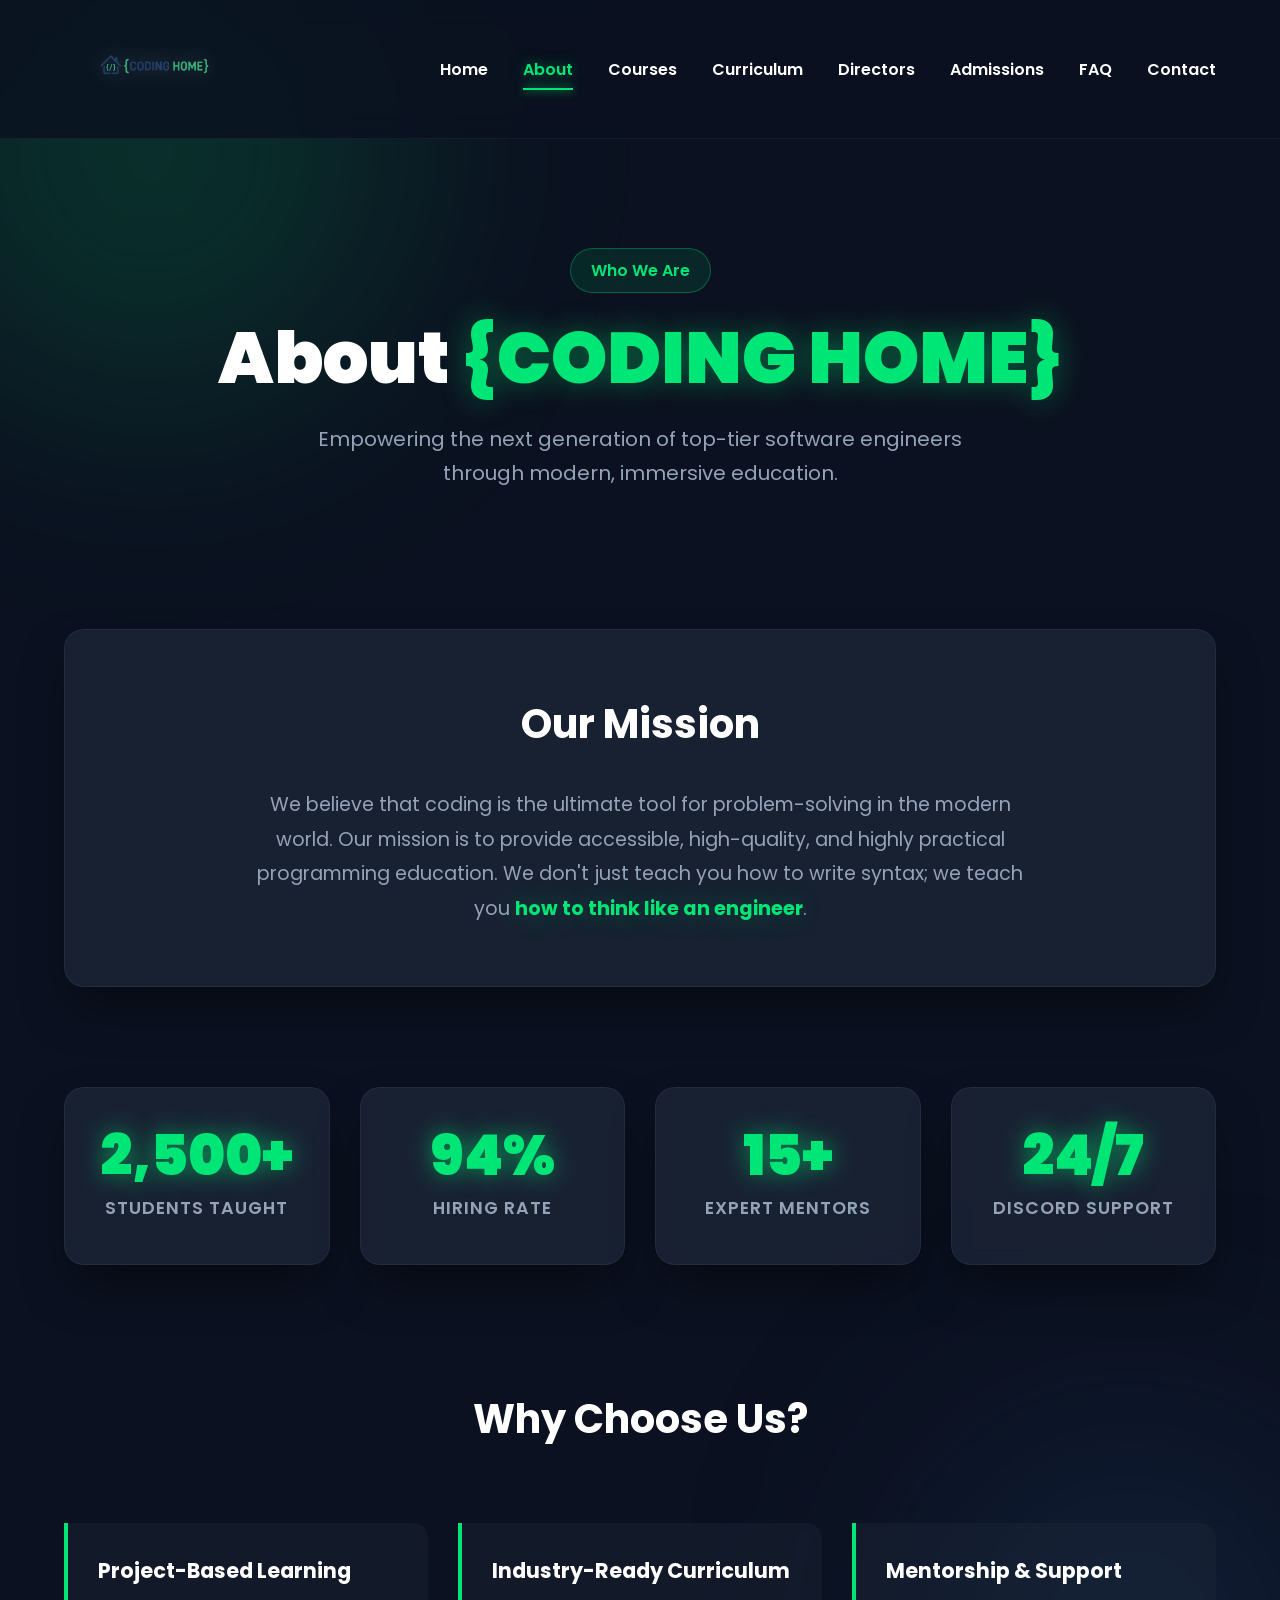
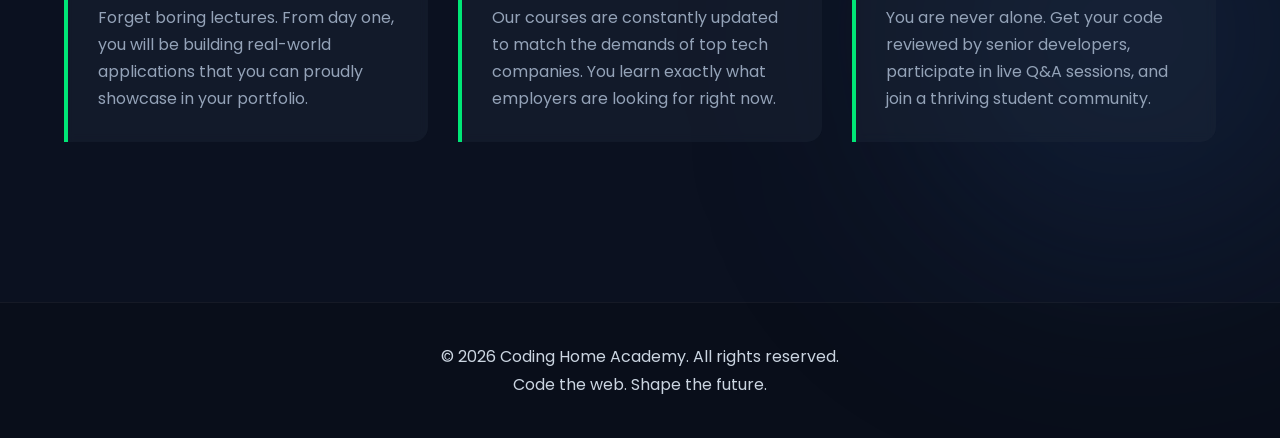
==== about.html @ a86d8371 "Add files via upload" ====
<!DOCTYPE html>
<html lang="en">
<head>
    <meta charset="UTF-8">
    <meta name="viewport" content="width=device-width, initial-scale=1.0">
    <title>About Us | Coding Home Academy</title>
    <link href="https://fonts.googleapis.com/css2?family=Poppins:wght@300;400;600;700;900&display=swap" rel="stylesheet">
    <link rel="stylesheet" href="style.css">
</head>
<body>

    <div class="bg-orb orb-1"></div>
    <div class="bg-orb orb-2"></div>

    <header id="navbar">
        <div class="container header-container">
            <div class="logo">
                <a href="index.html">
                    <img src="Logo.jpg" alt="{CODING HOME} Logo" class="logo-img">
                </a>
            </div>
            
            <nav class="desktop-nav">
                <ul>
                    <li><a href="index.html">Home</a></li>
                    <li><a href="about.html" class="active">About</a></li>
                    <li><a href="courses.html">Courses</a></li>
                    <li><a href="curriculum.html">Curriculum</a></li>
                    <li><a href="directors.html">Directors</a></li>
                    <li><a href="admissions.html">Admissions</a></li>
                    <li><a href="faq.html">FAQ</a></li>
                    <li><a href="contact.html">Contact</a></li>
                </ul>
            </nav>

            <button class="mobile-menu-btn" id="mobile-menu-btn">☰</button>
        </div>
    </header>

    <div class="mobile-nav" id="mobile-nav">
        <ul>
            <li><a href="index.html">Home</a></li>
            <li><a href="about.html">About</a></li>
            <li><a href="courses.html">Courses</a></li>
            <li><a href="contact.html">Contact</a></li>
        </ul>
    </div>

    <main>
        <section class="hero" style="min-height: 50vh; padding: 100px 0 50px 0;">
            <div class="container hero-content">
                <div class="animate-element slide-up" style="animation-delay: 0.1s;">
                    <div class="badge">Who We Are</div>
                </div>
                <h1 class="animate-element slide-up" style="animation-delay: 0.3s;">
                    About <span class="highlight-green">{CODING HOME}</span>
                </h1>
                <p class="animate-element slide-up" style="animation-delay: 0.5s;">
                    Empowering the next generation of top-tier software engineers through modern, immersive education.
                </p>
            </div>
        </section>

        <section class="features container scroll-reveal" style="padding: 40px 0;">
            <div class="card tilt-card">
                <div class="card-inner" style="padding: 60px 40px;">
                    <h2 class="section-title" style="margin-bottom: 30px;">Our Mission</h2>
                    <p style="font-size: 1.2rem; max-width: 800px; margin: 0 auto; line-height: 1.8;">
                        We believe that coding is the ultimate tool for problem-solving in the modern world. Our mission is to provide accessible, high-quality, and highly practical programming education. We don't just teach you how to write syntax; we teach you <span class="highlight-green" style="font-weight: 700;">how to think like an engineer</span>.
                    </p>
                </div>
            </div>
        </section>

        <section class="features container scroll-reveal" style="padding: 60px 0;">
            <div class="grid" style="grid-template-columns: repeat(auto-fit, minmax(200px, 1fr)); gap: 30px;">
                <div class="card tilt-card">
                    <div class="card-inner" style="padding: 40px 20px;">
                        <div class="stat-number glow-text">2,500+</div>
                        <div class="stat-label">Students Taught</div>
                    </div>
                </div>
                <div class="card tilt-card" style="transition-delay: 0.1s;">
                    <div class="card-inner" style="padding: 40px 20px;">
                        <div class="stat-number glow-text">94%</div>
                        <div class="stat-label">Hiring Rate</div>
                    </div>
                </div>
                <div class="card tilt-card" style="transition-delay: 0.2s;">
                    <div class="card-inner" style="padding: 40px 20px;">
                        <div class="stat-number glow-text">15+</div>
                        <div class="stat-label">Expert Mentors</div>
                    </div>
                </div>
                <div class="card tilt-card" style="transition-delay: 0.3s;">
                    <div class="card-inner" style="padding: 40px 20px;">
                        <div class="stat-number glow-text">24/7</div>
                        <div class="stat-label">Discord Support</div>
                    </div>
                </div>
            </div>
        </section>

        <section class="features container scroll-reveal" style="padding: 60px 0 100px 0;">
            <h2 class="section-title">Why Choose Us?</h2>
            <div class="values-grid">
                <div class="value-card">
                    <h3>Project-Based Learning</h3>
                    <p>Forget boring lectures. From day one, you will be building real-world applications that you can proudly showcase in your portfolio.</p>
                </div>
                <div class="value-card">
                    <h3>Industry-Ready Curriculum</h3>
                    <p>Our courses are constantly updated to match the demands of top tech companies. You learn exactly what employers are looking for right now.</p>
                </div>
                <div class="value-card">
                    <h3>Mentorship & Support</h3>
                    <p>You are never alone. Get your code reviewed by senior developers, participate in live Q&A sessions, and join a thriving student community.</p>
                </div>
            </div>
        </section>
    </main>

    <footer>
        <div class="container footer-content">
            <p>&copy; 2026 Coding Home Academy. All rights reserved.</p>
            <p>Code the web. Shape the future.</p>
        </div>
    </footer>

    <script src="script.js"></script>
</body>
</html>
---- style.css ----
/* --- Premium Dark Theme Variables --- */
:root {
    --bg-dark: #0B1120; /* Deep dark slate background */
    --bg-card: rgba(30, 41, 59, 0.7); /* Glassmorphism card bg */
    --primary-navy: #1B365D;
    --primary-green: #00E676; /* Brighter neon green for dark mode */
    --gradient-green: linear-gradient(135deg, #00E676, #00B259);
    --text-main: #94A3B8; 
    --text-heading: #FFFFFF; 
    --white: #FFFFFF;
}

/* --- Global Resets & Typography --- */
* {
    margin: 0;
    padding: 0;
    box-sizing: border-box;
    font-family: 'Poppins', sans-serif;
}

body {
    background-color: var(--bg-dark);
    color: var(--text-main);
    line-height: 1.7;
    overflow-x: hidden;
    position: relative;
}

h1, h2, h3 {
    color: var(--text-heading);
    font-weight: 700;
}

.container {
    width: 90%;
    max-width: 1200px;
    margin: 0 auto;
    position: relative;
    z-index: 10;
}

/* --- Animated Background Orbs --- */
.bg-orb {
    position: absolute;
    border-radius: 50%;
    filter: blur(120px);
    z-index: 0;
    animation: floatOrb 15s infinite alternate ease-in-out;
}

.orb-1 {
    width: 500px;
    height: 500px;
    background: rgba(0, 230, 118, 0.15); /* Soft green glow */
    top: -100px;
    left: -100px;
}

.orb-2 {
    width: 400px;
    height: 400px;
    background: rgba(27, 54, 93, 0.4); /* Navy glow */
    bottom: 10%;
    right: -50px;
    animation-delay: -5s;
}

@keyframes floatOrb {
    0% { transform: translate(0, 0) scale(1); }
    50% { transform: translate(100px, 50px) scale(1.2); }
    100% { transform: translate(-50px, 150px) scale(0.9); }
}

/* --- Navigation (Glassmorphism effect) --- */
header {
    background: rgba(11, 17, 32, 0.8);
    backdrop-filter: blur(15px);
    border-bottom: 1px solid rgba(255, 255, 255, 0.05);
    position: sticky;
    top: 0;
    z-index: 100;
    transition: all 0.4s ease;
}

.header-container {
    display: flex;
    justify-content: space-between;
    align-items: center;
    padding: 15px 0;
}

/* BIGGER LOGO */
.logo-img {
    height: 100px; /* Increased from 65px */
    object-fit: contain;
    transition: transform 0.4s cubic-bezier(0.175, 0.885, 0.32, 1.275);
    filter: drop-shadow(0 0 10px rgba(255,255,255,0.2));
}

.logo-img:hover {
    transform: scale(1.08) rotate(-2deg);
}

.desktop-nav ul {
    list-style: none;
    display: flex;
    gap: 35px;
}

.desktop-nav a {
    text-decoration: none;
    color: var(--white);
    font-weight: 600;
    font-size: 1rem;
    position: relative;
    transition: color 0.3s;
}

.desktop-nav a:hover, .desktop-nav a.active {
    color: var(--primary-green);
    text-shadow: 0 0 15px rgba(0, 230, 118, 0.5);
}

.desktop-nav a::after {
    content: '';
    position: absolute;
    width: 0;
    height: 2px;
    display: block;
    margin-top: 5px;
    right: 0;
    background: var(--primary-green);
    transition: width 0.4s ease, box-shadow 0.4s ease;
}

.desktop-nav a:hover::after, .desktop-nav a.active::after {
    width: 100%;
    left: 0;
    background: var(--primary-green);
    box-shadow: 0 0 10px var(--primary-green);
}

/* --- Mobile Menu --- */
.mobile-menu-btn {
    display: none;
    background: none;
    border: none;
    font-size: 32px;
    color: var(--white);
    cursor: pointer;
}

.mobile-nav {
    display: none;
    background-color: var(--bg-dark);
    padding: 20px;
    text-align: center;
    border-bottom: 2px solid var(--primary-green);
}

.mobile-nav.active {
    display: block;
    animation: slideDown 0.3s ease-out;
}

@keyframes slideDown {
    from { opacity: 0; transform: translateY(-10px); }
    to { opacity: 1; transform: translateY(0); }
}

.mobile-nav ul { list-style: none; }
.mobile-nav a {
    color: var(--white);
    text-decoration: none;
    display: block;
    padding: 15px 0;
    font-size: 1.2rem;
    border-bottom: 1px solid rgba(255,255,255,0.05);
}

/* --- Hero Section --- */
.hero {
    padding: 140px 0 100px 0;
    text-align: center;
    min-height: 80vh;
    display: flex;
    align-items: center;
}

.badge {
    display: inline-block;
    background: rgba(0, 230, 118, 0.1);
    color: var(--primary-green);
    padding: 8px 20px;
    border-radius: 50px;
    font-weight: 600;
    margin-bottom: 25px;
    border: 1px solid rgba(0, 230, 118, 0.3);
}

.hero h1 {
    font-size: 4.5rem;
    margin-bottom: 25px;
    line-height: 1.1;
    font-weight: 900;
}

.highlight-green {
    color: var(--primary-green);
    text-shadow: 0 0 30px rgba(0, 230, 118, 0.4);
}

.hero p {
    font-size: 1.25rem;
    max-width: 650px;
    margin: 0 auto 40px auto;
    color: var(--text-main);
}

/* Entrance Animations */
.animate-element {
    opacity: 0;
    animation-fill-mode: forwards;
}

.slide-up {
    animation-name: slideUpAnim;
    animation-duration: 1s;
    animation-timing-function: cubic-bezier(0.16, 1, 0.3, 1);
}

@keyframes slideUpAnim {
    0% { opacity: 0; transform: translateY(40px); }
    100% { opacity: 1; transform: translateY(0); }
}

/* --- Pulsing Button --- */
.btn-primary {
    display: inline-block;
    background: var(--gradient-green);
    color: #000;
    padding: 18px 45px;
    text-decoration: none;
    border-radius: 50px;
    font-weight: 700;
    font-size: 1.1rem;
    letter-spacing: 1px;
    transition: all 0.3s ease;
    border: none;
    cursor: pointer;
    position: relative;
    overflow: hidden;
}

.glow-effect {
    box-shadow: 0 0 20px rgba(0, 230, 118, 0.4);
    animation: buttonPulse 2s infinite;
}

@keyframes buttonPulse {
    0% { box-shadow: 0 0 0 0 rgba(0, 230, 118, 0.7); }
    70% { box-shadow: 0 0 0 20px rgba(0, 230, 118, 0); }
    100% { box-shadow: 0 0 0 0 rgba(0, 230, 118, 0); }
}

.btn-primary:hover {
    transform: translateY(-5px) scale(1.05);
    background: #00FF88;
}

/* --- Features Section & 3D Cards --- */
.features {
    padding: 100px 0;
}

.section-title {
    text-align: center;
    font-size: 2.5rem;
    margin-bottom: 70px;
}

.grid {
    display: grid;
    grid-template-columns: repeat(auto-fit, minmax(320px, 1fr));
    gap: 40px;
    perspective: 1000px; /* Needed for 3D effect */
}

/* The card container */
.card {
    background: transparent;
    height: 100%;
}

/* The inner card with glassmorphism */
.card-inner {
    background: var(--bg-card);
    backdrop-filter: blur(10px);
    border-radius: 20px;
    padding: 50px 30px;
    text-align: center;
    border: 1px solid rgba(255,255,255,0.05);
    box-shadow: 0 25px 50px -12px rgba(0, 0, 0, 0.5);
    transition: transform 0.1s ease, border-color 0.4s ease, box-shadow 0.4s ease;
    height: 100%;
}

.card:hover .card-inner {
    border-color: rgba(0, 230, 118, 0.5);
    box-shadow: 0 0 30px rgba(0, 230, 118, 0.15);
}

.card-icon {
    font-size: 50px;
    color: var(--primary-green);
    font-weight: 900;
    margin-bottom: 25px;
    text-shadow: 0 0 20px rgba(0, 230, 118, 0.5);
}

/* Floating animation for icons inside cards */
.floating-icon {
    animation: iconFloat 3s infinite ease-in-out alternate;
}

@keyframes iconFloat {
    0% { transform: translateY(0px); }
    100% { transform: translateY(-10px); }
}

.card-inner h3 {
    margin-bottom: 15px;
    font-size: 1.5rem;
}

/* --- Scroll Reveal Logic --- */
.scroll-reveal {
    opacity: 0;
    transform: translateY(50px);
    transition: all 1s cubic-bezier(0.16, 1, 0.3, 1);
}

.scroll-reveal.visible {
    opacity: 1;
    transform: translateY(0);
}

/* --- Footer --- */
footer {
    border-top: 1px solid rgba(255,255,255,0.05);
    background: rgba(0,0,0,0.2);
    color: #cbd5e1;
    text-align: center;
    padding: 40px 0;
    margin-top: 60px;
}

/* --- Responsive Design --- */
@media (max-width: 768px) {
    .desktop-nav { display: none; }
    .mobile-menu-btn { display: block; }
    .hero h1 { font-size: 2.8rem; }
    .logo-img { height: 80px; } /* Slightly smaller on very tiny screens but still big */
}
/* --- About Page Specifics --- */
.stat-number {
    font-size: 3.5rem;
    font-weight: 900;
    color: var(--primary-green);
    margin-bottom: 10px;
    line-height: 1;
}

.glow-text {
    text-shadow: 0 0 25px rgba(0, 230, 118, 0.6);
}

.stat-label {
    font-size: 1.1rem;
    color: var(--text-main);
    font-weight: 600;
    text-transform: uppercase;
    letter-spacing: 1px;
}

.values-grid {
    display: grid;
    grid-template-columns: repeat(auto-fit, minmax(300px, 1fr));
    gap: 30px;
}

.value-card {
    background: rgba(30, 41, 59, 0.4);
    border-left: 4px solid var(--primary-green);
    padding: 30px;
    border-radius: 0 15px 15px 0;
    backdrop-filter: blur(5px);
    transition: transform 0.3s ease, background 0.3s ease;
}

.value-card:hover {
    transform: translateX(10px);
    background: rgba(30, 41, 59, 0.8);
    box-shadow: -5px 0 20px rgba(0, 230, 118, 0.2);
}

.value-card h3 {
    margin-bottom: 15px;
    font-size: 1.3rem;
    color: var(--white);
}
/* --- Courses Page Specifics --- */
.course-card-inner {
    display: flex;
    flex-direction: column;
    justify-content: space-between;
    padding: 40px 30px;
}

.course-meta {
    display: flex;
    justify-content: space-between;
    align-items: center;
    margin-bottom: 20px;
    width: 100%;
}

.course-badge {
    padding: 5px 12px;
    border-radius: 50px;
    font-size: 0.8rem;
    font-weight: 700;
    text-transform: uppercase;
    letter-spacing: 1px;
}

.course-badge.beginner {
    background: rgba(56, 189, 248, 0.15);
    color: #38bdf8;
    border: 1px solid rgba(56, 189, 248, 0.3);
}

.course-badge.intermediate {
    background: rgba(250, 204, 21, 0.15);
    color: #facc15;
    border: 1px solid rgba(250, 204, 21, 0.3);
}

.course-badge.advanced {
    background: rgba(244, 63, 94, 0.15);
    color: #f43f5e;
    border: 1px solid rgba(244, 63, 94, 0.3);
}

.course-badge.bootcamp {
    background: rgba(0, 230, 118, 0.15);
    color: var(--primary-green);
    border: 1px solid rgba(0, 230, 118, 0.5);
    box-shadow: 0 0 10px rgba(0, 230, 118, 0.2);
}

.course-duration {
    font-size: 0.9rem;
    color: var(--text-main);
    font-weight: 600;
}

.tech-stack {
    display: flex;
    flex-wrap: wrap;
    gap: 8px;
    justify-content: center;
    margin: 20px 0;
}

.tech-stack span {
    background: rgba(255, 255, 255, 0.05);
    padding: 4px 10px;
    border-radius: 4px;
    font-size: 0.8rem;
    color: #cbd5e1;
    border: 1px solid rgba(255, 255, 255, 0.1);
}

.btn-secondary {
    display: inline-block;
    background: transparent;
    color: var(--white);
    padding: 12px 25px;
    text-decoration: none;
    border-radius: 50px;
    font-weight: 600;
    border: 2px solid rgba(255, 255, 255, 0.2);
    transition: all 0.3s ease;
    width: 100%;
}

.btn-secondary:hover {
    border-color: var(--primary-green);
    color: var(--primary-green);
    background: rgba(0, 230, 118, 0.05);
}

/* Feature Bootcamp Card override for mobile */
@media (max-width: 768px) {
    .course-featured .card-inner {
        flex-direction: column;
        text-align: center !important;
        padding: 30px !important;
    }
    .course-featured .course-meta, .course-featured .tech-stack {
        justify-content: center !important;
    }
    .course-featured .btn-primary, .course-featured .btn-secondary {
        width: 100%;
    }
}
/* --- Curriculum Timeline Specifics --- */
.timeline {
    position: relative;
    max-width: 900px;
    margin: 0 auto;
    padding-left: 40px; /* Space for the line on mobile */
}

/* The vertical connecting line */
.timeline::before {
    content: '';
    position: absolute;
    top: 0;
    bottom: 0;
    left: 20px; /* Positioned on the left by default */
    width: 2px;
    background: linear-gradient(to bottom, rgba(0, 230, 118, 0.1), var(--primary-green), rgba(0, 230, 118, 0.1));
}

.timeline-item {
    position: relative;
    margin-bottom: 60px;
}

.timeline-item:last-child {
    margin-bottom: 0;
}

/* The glowing dot on the timeline */
.timeline-dot {
    position: absolute;
    left: -29px; /* Centered exactly on the line */
    top: 30px;
    width: 20px;
    height: 20px;
    background: var(--bg-dark);
    border: 4px solid var(--primary-green);
    border-radius: 50%;
    z-index: 2;
    box-shadow: 0 0 10px rgba(0, 230, 118, 0.5);
    transition: transform 0.3s ease, box-shadow 0.3s ease;
}

.timeline-item:hover .timeline-dot {
    transform: scale(1.3);
    box-shadow: 0 0 20px rgba(0, 230, 118, 0.8);
    background: var(--primary-green);
}

.timeline-content {
    width: 100%;
}

.curriculum-list {
    list-style: none;
    margin-top: 20px;
}

.curriculum-list li {
    position: relative;
    padding-left: 25px;
    margin-bottom: 10px;
    color: #cbd5e1;
}

.curriculum-list li::before {
    content: '▹';
    position: absolute;
    left: 0;
    top: -2px;
    color: var(--primary-green);
    font-size: 1.2rem;
}

/* Desktop Timeline Layout */
@media (min-width: 992px) {
    .timeline {
        padding-left: 0;
    }
    .timeline::before {
        left: 50%; /* Center the line */
        transform: translateX(-50%);
    }
    .timeline-dot {
        left: 50%;
        transform: translateX(-50%);
    }
    .timeline-item:hover .timeline-dot {
        transform: translateX(-50%) scale(1.3);
    }
    .timeline-content {
        width: 45%; /* Cards take up half the space */
    }
    /* Even items float right */
    .timeline-item:nth-child(even) .timeline-content {
        margin-left: auto;
    }
}
/* --- Instructors Page Specifics --- */
.instructor-card-inner {
    display: flex;
    flex-direction: column;
    align-items: center;
    padding: 50px 30px;
    text-align: center;
}

.instructor-avatar {
    width: 120px;
    height: 120px;
    background: rgba(30, 41, 59, 0.8);
    border: 3px solid rgba(255, 255, 255, 0.1);
    border-radius: 50%;
    display: flex;
    justify-content: center;
    align-items: center;
    font-size: 60px; /* For the emoji placeholder */
    margin-bottom: 25px;
    box-shadow: 0 10px 25px rgba(0,0,0,0.5);
    transition: all 0.4s ease;
    animation: iconFloat 4s infinite ease-in-out alternate;
}

.tilt-card:hover .instructor-avatar {
    border-color: var(--primary-green);
    box-shadow: 0 0 30px rgba(0, 230, 118, 0.4);
    transform: scale(1.1);
}

.instructor-name {
    font-size: 1.8rem;
    margin-bottom: 5px;
}

.instructor-role {
    font-size: 1rem;
    color: var(--primary-green);
    font-weight: 600;
    text-transform: uppercase;
    letter-spacing: 1px;
    margin-bottom: 20px;
}

.instructor-bio {
    font-size: 0.95rem;
    line-height: 1.6;
    margin-bottom: 20px;
    flex-grow: 1; /* Pushes the tech stack and links to the bottom */
}

.social-links {
    margin-top: 25px;
    font-size: 0.9rem;
    color: rgba(255, 255, 255, 0.3);
}

.social-links a {
    color: var(--white);
    text-decoration: none;
    font-weight: 600;
    transition: color 0.3s ease;
    padding: 0 10px;
}

.social-links a:hover {
    color: var(--primary-green);
    text-shadow: 0 0 10px rgba(0, 230, 118, 0.5);
}
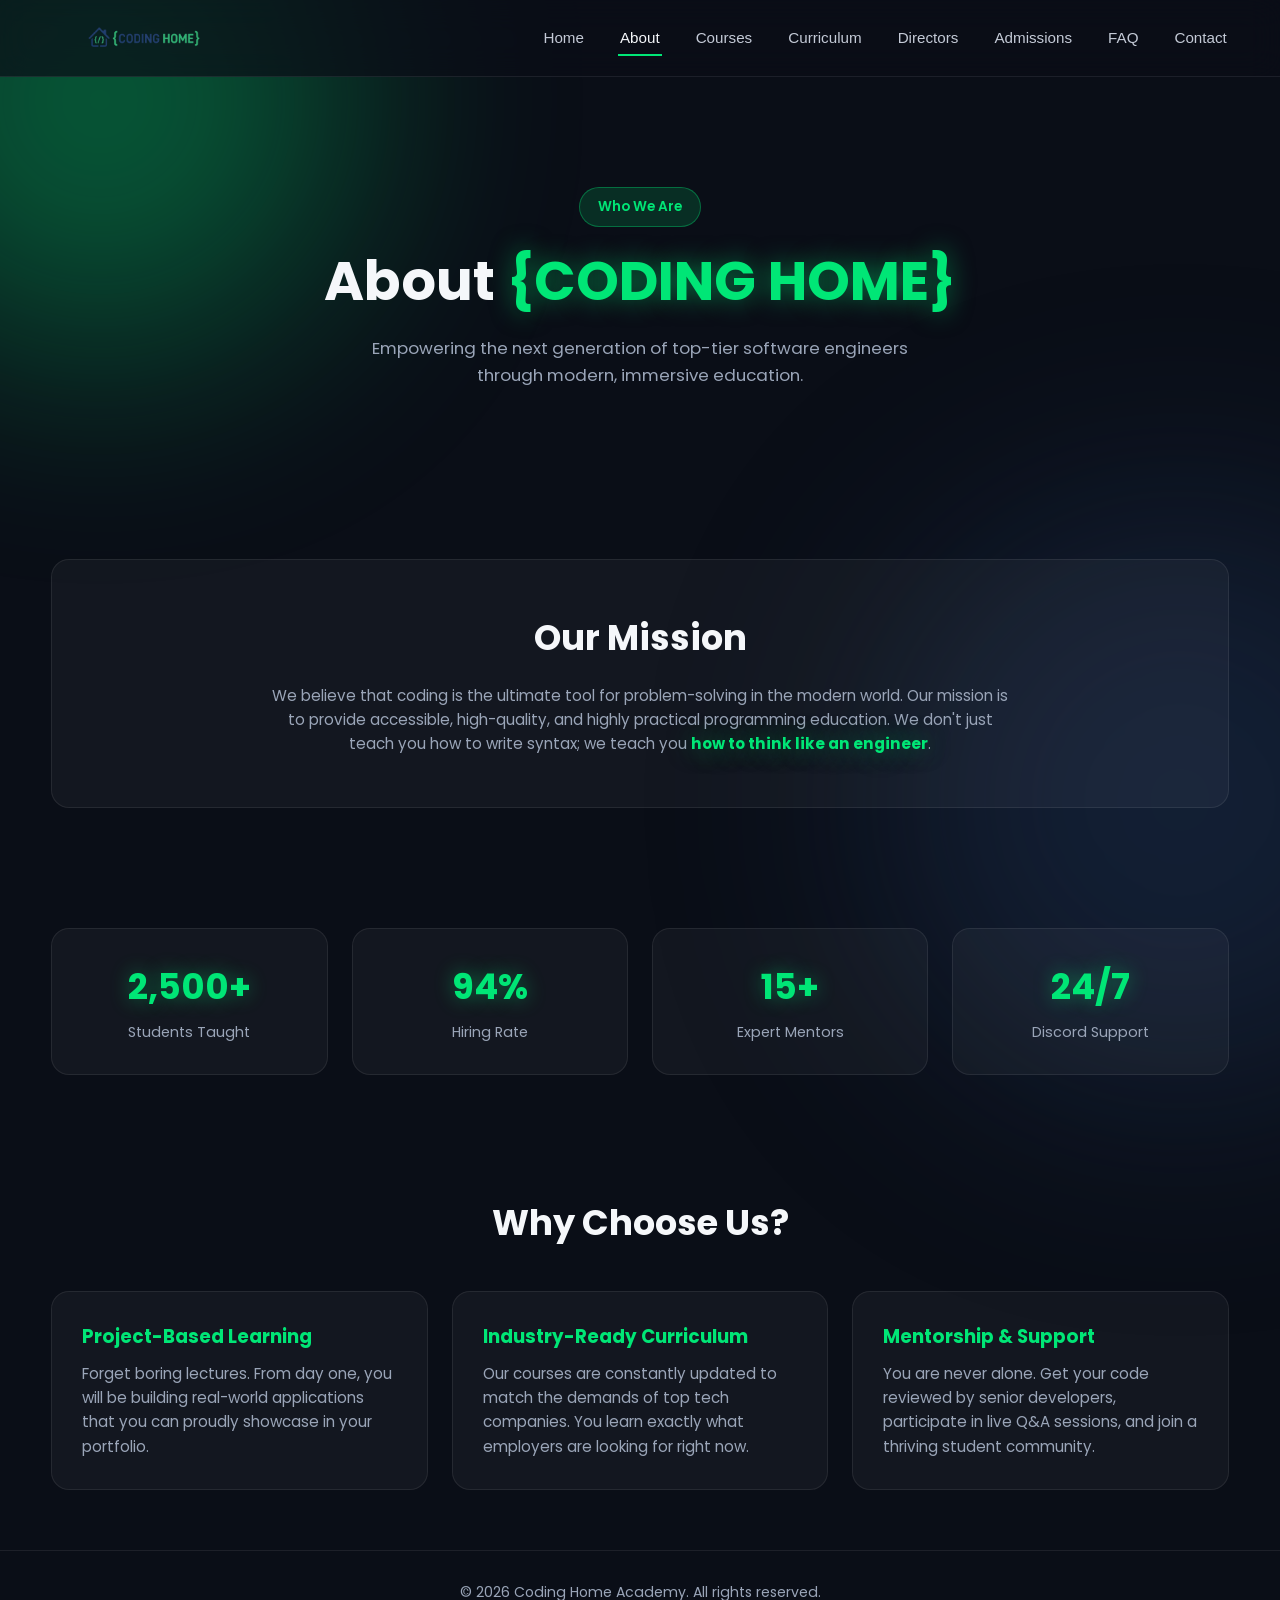
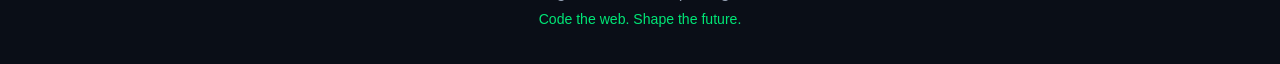
==== commit 6eaa96b1: "Add files via upload" ====
--- a/about.html
+++ b/about.html
@@ -47,61 +47,66 @@
     </div>
 
     <main>
-        <section class="hero" style="min-height: 50vh; padding: 100px 0 50px 0;">
+        <section class="hero about-hero">
             <div class="container hero-content">
-                <div class="animate-element slide-up" style="animation-delay: 0.1s;">
+                <div class="animate-element slide-up delay-1">
                     <div class="badge">Who We Are</div>
                 </div>
-                <h1 class="animate-element slide-up" style="animation-delay: 0.3s;">
+                <h1 class="animate-element slide-up delay-3">
                     About <span class="highlight-green">{CODING HOME}</span>
                 </h1>
-                <p class="animate-element slide-up" style="animation-delay: 0.5s;">
+                <p class="animate-element slide-up delay-5">
                     Empowering the next generation of top-tier software engineers through modern, immersive education.
                 </p>
             </div>
         </section>
 
-        <section class="features container scroll-reveal" style="padding: 40px 0;">
+        <section class="features container scroll-reveal mission-section">
             <div class="card tilt-card">
-                <div class="card-inner" style="padding: 60px 40px;">
-                    <h2 class="section-title" style="margin-bottom: 30px;">Our Mission</h2>
-                    <p style="font-size: 1.2rem; max-width: 800px; margin: 0 auto; line-height: 1.8;">
-                        We believe that coding is the ultimate tool for problem-solving in the modern world. Our mission is to provide accessible, high-quality, and highly practical programming education. We don't just teach you how to write syntax; we teach you <span class="highlight-green" style="font-weight: 700;">how to think like an engineer</span>.
+                <div class="card-inner mission-card-inner">
+                    <h2 class="section-title mission-title">Our Mission</h2>
+                    <p class="mission-desc">
+                        We believe that coding is the ultimate tool for problem-solving in the modern world. Our mission is to provide accessible, high-quality, and highly practical programming education. We don't just teach you how to write syntax; we teach you <span class="highlight-green fw-bold">how to think like an engineer</span>.
                     </p>
                 </div>
             </div>
         </section>
 
-        <section class="features container scroll-reveal" style="padding: 60px 0;">
-            <div class="grid" style="grid-template-columns: repeat(auto-fit, minmax(200px, 1fr)); gap: 30px;">
+        <section class="features container scroll-reveal stats-section">
+            <div class="grid stats-grid">
+                
                 <div class="card tilt-card">
-                    <div class="card-inner" style="padding: 40px 20px;">
+                    <div class="card-inner stat-card-inner">
                         <div class="stat-number glow-text">2,500+</div>
                         <div class="stat-label">Students Taught</div>
                     </div>
                 </div>
-                <div class="card tilt-card" style="transition-delay: 0.1s;">
-                    <div class="card-inner" style="padding: 40px 20px;">
+                
+                <div class="card tilt-card card-delay-1">
+                    <div class="card-inner stat-card-inner">
                         <div class="stat-number glow-text">94%</div>
                         <div class="stat-label">Hiring Rate</div>
                     </div>
                 </div>
-                <div class="card tilt-card" style="transition-delay: 0.2s;">
-                    <div class="card-inner" style="padding: 40px 20px;">
+                
+                <div class="card tilt-card card-delay-2">
+                    <div class="card-inner stat-card-inner">
                         <div class="stat-number glow-text">15+</div>
                         <div class="stat-label">Expert Mentors</div>
                     </div>
                 </div>
-                <div class="card tilt-card" style="transition-delay: 0.3s;">
-                    <div class="card-inner" style="padding: 40px 20px;">
+                
+                <div class="card tilt-card card-delay-3">
+                    <div class="card-inner stat-card-inner">
                         <div class="stat-number glow-text">24/7</div>
                         <div class="stat-label">Discord Support</div>
                     </div>
                 </div>
+
             </div>
         </section>
 
-        <section class="features container scroll-reveal" style="padding: 60px 0 100px 0;">
+        <section class="features container scroll-reveal values-section">
             <h2 class="section-title">Why Choose Us?</h2>
             <div class="values-grid">
                 <div class="value-card">
--- a/style.css
+++ b/style.css
@@ -1,685 +1,1067 @@
-/* --- Premium Dark Theme Variables --- */
-:root {
-    --bg-dark: #0B1120; /* Deep dark slate background */
-    --bg-card: rgba(30, 41, 59, 0.7); /* Glassmorphism card bg */
-    --primary-navy: #1B365D;
-    --primary-green: #00E676; /* Brighter neon green for dark mode */
-    --gradient-green: linear-gradient(135deg, #00E676, #00B259);
-    --text-main: #94A3B8; 
-    --text-heading: #FFFFFF; 
-    --white: #FFFFFF;
-}
-
-/* --- Global Resets & Typography --- */
-* {
-    margin: 0;
-    padding: 0;
-    box-sizing: border-box;
-    font-family: 'Poppins', sans-serif;
-}
-
-body {
-    background-color: var(--bg-dark);
-    color: var(--text-main);
-    line-height: 1.7;
-    overflow-x: hidden;
-    position: relative;
-}
-
-h1, h2, h3 {
-    color: var(--text-heading);
-    font-weight: 700;
-}
-
-.container {
-    width: 90%;
-    max-width: 1200px;
-    margin: 0 auto;
-    position: relative;
-    z-index: 10;
-}
-
-/* --- Animated Background Orbs --- */
-.bg-orb {
-    position: absolute;
-    border-radius: 50%;
-    filter: blur(120px);
-    z-index: 0;
-    animation: floatOrb 15s infinite alternate ease-in-out;
-}
-
-.orb-1 {
-    width: 500px;
-    height: 500px;
-    background: rgba(0, 230, 118, 0.15); /* Soft green glow */
-    top: -100px;
-    left: -100px;
-}
-
-.orb-2 {
-    width: 400px;
-    height: 400px;
-    background: rgba(27, 54, 93, 0.4); /* Navy glow */
-    bottom: 10%;
-    right: -50px;
-    animation-delay: -5s;
-}
-
-@keyframes floatOrb {
-    0% { transform: translate(0, 0) scale(1); }
-    50% { transform: translate(100px, 50px) scale(1.2); }
-    100% { transform: translate(-50px, 150px) scale(0.9); }
-}
-
-/* --- Navigation (Glassmorphism effect) --- */
-header {
-    background: rgba(11, 17, 32, 0.8);
-    backdrop-filter: blur(15px);
-    border-bottom: 1px solid rgba(255, 255, 255, 0.05);
-    position: sticky;
-    top: 0;
-    z-index: 100;
-    transition: all 0.4s ease;
-}
-
-.header-container {
-    display: flex;
-    justify-content: space-between;
-    align-items: center;
-    padding: 15px 0;
-}
-
-/* BIGGER LOGO */
-.logo-img {
-    height: 100px; /* Increased from 65px */
-    object-fit: contain;
-    transition: transform 0.4s cubic-bezier(0.175, 0.885, 0.32, 1.275);
-    filter: drop-shadow(0 0 10px rgba(255,255,255,0.2));
-}
-
-.logo-img:hover {
-    transform: scale(1.08) rotate(-2deg);
-}
-
-.desktop-nav ul {
-    list-style: none;
-    display: flex;
-    gap: 35px;
-}
-
-.desktop-nav a {
-    text-decoration: none;
-    color: var(--white);
-    font-weight: 600;
-    font-size: 1rem;
-    position: relative;
-    transition: color 0.3s;
-}
-
-.desktop-nav a:hover, .desktop-nav a.active {
-    color: var(--primary-green);
-    text-shadow: 0 0 15px rgba(0, 230, 118, 0.5);
-}
-
-.desktop-nav a::after {
-    content: '';
-    position: absolute;
-    width: 0;
-    height: 2px;
-    display: block;
-    margin-top: 5px;
-    right: 0;
-    background: var(--primary-green);
-    transition: width 0.4s ease, box-shadow 0.4s ease;
-}
-
-.desktop-nav a:hover::after, .desktop-nav a.active::after {
-    width: 100%;
-    left: 0;
-    background: var(--primary-green);
-    box-shadow: 0 0 10px var(--primary-green);
-}
-
-/* --- Mobile Menu --- */
-.mobile-menu-btn {
-    display: none;
-    background: none;
-    border: none;
-    font-size: 32px;
-    color: var(--white);
-    cursor: pointer;
-}
-
-.mobile-nav {
-    display: none;
-    background-color: var(--bg-dark);
-    padding: 20px;
-    text-align: center;
-    border-bottom: 2px solid var(--primary-green);
-}
-
-.mobile-nav.active {
-    display: block;
-    animation: slideDown 0.3s ease-out;
-}
-
-@keyframes slideDown {
-    from { opacity: 0; transform: translateY(-10px); }
-    to { opacity: 1; transform: translateY(0); }
-}
-
-.mobile-nav ul { list-style: none; }
-.mobile-nav a {
-    color: var(--white);
-    text-decoration: none;
-    display: block;
-    padding: 15px 0;
-    font-size: 1.2rem;
-    border-bottom: 1px solid rgba(255,255,255,0.05);
-}
-
-/* --- Hero Section --- */
-.hero {
-    padding: 140px 0 100px 0;
-    text-align: center;
-    min-height: 80vh;
-    display: flex;
-    align-items: center;
-}
-
-.badge {
-    display: inline-block;
-    background: rgba(0, 230, 118, 0.1);
-    color: var(--primary-green);
-    padding: 8px 20px;
-    border-radius: 50px;
-    font-weight: 600;
-    margin-bottom: 25px;
-    border: 1px solid rgba(0, 230, 118, 0.3);
-}
-
-.hero h1 {
-    font-size: 4.5rem;
-    margin-bottom: 25px;
-    line-height: 1.1;
-    font-weight: 900;
-}
-
-.highlight-green {
-    color: var(--primary-green);
-    text-shadow: 0 0 30px rgba(0, 230, 118, 0.4);
-}
-
-.hero p {
-    font-size: 1.25rem;
-    max-width: 650px;
-    margin: 0 auto 40px auto;
-    color: var(--text-main);
-}
-
-/* Entrance Animations */
-.animate-element {
-    opacity: 0;
-    animation-fill-mode: forwards;
-}
-
-.slide-up {
-    animation-name: slideUpAnim;
-    animation-duration: 1s;
-    animation-timing-function: cubic-bezier(0.16, 1, 0.3, 1);
-}
-
-@keyframes slideUpAnim {
-    0% { opacity: 0; transform: translateY(40px); }
-    100% { opacity: 1; transform: translateY(0); }
-}
-
-/* --- Pulsing Button --- */
-.btn-primary {
-    display: inline-block;
-    background: var(--gradient-green);
-    color: #000;
-    padding: 18px 45px;
-    text-decoration: none;
-    border-radius: 50px;
-    font-weight: 700;
-    font-size: 1.1rem;
-    letter-spacing: 1px;
-    transition: all 0.3s ease;
-    border: none;
-    cursor: pointer;
-    position: relative;
-    overflow: hidden;
-}
-
-.glow-effect {
-    box-shadow: 0 0 20px rgba(0, 230, 118, 0.4);
-    animation: buttonPulse 2s infinite;
-}
-
-@keyframes buttonPulse {
-    0% { box-shadow: 0 0 0 0 rgba(0, 230, 118, 0.7); }
-    70% { box-shadow: 0 0 0 20px rgba(0, 230, 118, 0); }
-    100% { box-shadow: 0 0 0 0 rgba(0, 230, 118, 0); }
-}
-
-.btn-primary:hover {
-    transform: translateY(-5px) scale(1.05);
-    background: #00FF88;
-}
-
-/* --- Features Section & 3D Cards --- */
-.features {
-    padding: 100px 0;
-}
-
-.section-title {
-    text-align: center;
-    font-size: 2.5rem;
-    margin-bottom: 70px;
-}
-
-.grid {
-    display: grid;
-    grid-template-columns: repeat(auto-fit, minmax(320px, 1fr));
-    gap: 40px;
-    perspective: 1000px; /* Needed for 3D effect */
-}
-
-/* The card container */
-.card {
-    background: transparent;
-    height: 100%;
-}
-
-/* The inner card with glassmorphism */
-.card-inner {
-    background: var(--bg-card);
-    backdrop-filter: blur(10px);
-    border-radius: 20px;
-    padding: 50px 30px;
-    text-align: center;
-    border: 1px solid rgba(255,255,255,0.05);
-    box-shadow: 0 25px 50px -12px rgba(0, 0, 0, 0.5);
-    transition: transform 0.1s ease, border-color 0.4s ease, box-shadow 0.4s ease;
-    height: 100%;
-}
-
-.card:hover .card-inner {
-    border-color: rgba(0, 230, 118, 0.5);
-    box-shadow: 0 0 30px rgba(0, 230, 118, 0.15);
-}
-
-.card-icon {
-    font-size: 50px;
-    color: var(--primary-green);
-    font-weight: 900;
-    margin-bottom: 25px;
-    text-shadow: 0 0 20px rgba(0, 230, 118, 0.5);
-}
-
-/* Floating animation for icons inside cards */
-.floating-icon {
-    animation: iconFloat 3s infinite ease-in-out alternate;
-}
-
-@keyframes iconFloat {
-    0% { transform: translateY(0px); }
-    100% { transform: translateY(-10px); }
-}
-
-.card-inner h3 {
-    margin-bottom: 15px;
-    font-size: 1.5rem;
-}
-
-/* --- Scroll Reveal Logic --- */
-.scroll-reveal {
-    opacity: 0;
-    transform: translateY(50px);
-    transition: all 1s cubic-bezier(0.16, 1, 0.3, 1);
-}
-
-.scroll-reveal.visible {
-    opacity: 1;
-    transform: translateY(0);
-}
-
-/* --- Footer --- */
-footer {
-    border-top: 1px solid rgba(255,255,255,0.05);
-    background: rgba(0,0,0,0.2);
-    color: #cbd5e1;
-    text-align: center;
-    padding: 40px 0;
-    margin-top: 60px;
-}
-
-/* --- Responsive Design --- */
-@media (max-width: 768px) {
-    .desktop-nav { display: none; }
-    .mobile-menu-btn { display: block; }
-    .hero h1 { font-size: 2.8rem; }
-    .logo-img { height: 80px; } /* Slightly smaller on very tiny screens but still big */
-}
-/* --- About Page Specifics --- */
-.stat-number {
-    font-size: 3.5rem;
-    font-weight: 900;
-    color: var(--primary-green);
-    margin-bottom: 10px;
-    line-height: 1;
-}
-
-.glow-text {
-    text-shadow: 0 0 25px rgba(0, 230, 118, 0.6);
-}
-
-.stat-label {
-    font-size: 1.1rem;
-    color: var(--text-main);
-    font-weight: 600;
-    text-transform: uppercase;
-    letter-spacing: 1px;
-}
-
-.values-grid {
-    display: grid;
-    grid-template-columns: repeat(auto-fit, minmax(300px, 1fr));
-    gap: 30px;
-}
-
-.value-card {
-    background: rgba(30, 41, 59, 0.4);
-    border-left: 4px solid var(--primary-green);
-    padding: 30px;
-    border-radius: 0 15px 15px 0;
-    backdrop-filter: blur(5px);
-    transition: transform 0.3s ease, background 0.3s ease;
-}
-
-.value-card:hover {
-    transform: translateX(10px);
-    background: rgba(30, 41, 59, 0.8);
-    box-shadow: -5px 0 20px rgba(0, 230, 118, 0.2);
-}
-
-.value-card h3 {
-    margin-bottom: 15px;
-    font-size: 1.3rem;
-    color: var(--white);
-}
-/* --- Courses Page Specifics --- */
-.course-card-inner {
-    display: flex;
-    flex-direction: column;
-    justify-content: space-between;
-    padding: 40px 30px;
-}
-
-.course-meta {
-    display: flex;
-    justify-content: space-between;
-    align-items: center;
-    margin-bottom: 20px;
-    width: 100%;
-}
-
-.course-badge {
-    padding: 5px 12px;
-    border-radius: 50px;
-    font-size: 0.8rem;
-    font-weight: 700;
-    text-transform: uppercase;
-    letter-spacing: 1px;
-}
-
-.course-badge.beginner {
-    background: rgba(56, 189, 248, 0.15);
-    color: #38bdf8;
-    border: 1px solid rgba(56, 189, 248, 0.3);
-}
-
-.course-badge.intermediate {
-    background: rgba(250, 204, 21, 0.15);
-    color: #facc15;
-    border: 1px solid rgba(250, 204, 21, 0.3);
-}
-
-.course-badge.advanced {
-    background: rgba(244, 63, 94, 0.15);
-    color: #f43f5e;
-    border: 1px solid rgba(244, 63, 94, 0.3);
-}
-
-.course-badge.bootcamp {
-    background: rgba(0, 230, 118, 0.15);
-    color: var(--primary-green);
-    border: 1px solid rgba(0, 230, 118, 0.5);
-    box-shadow: 0 0 10px rgba(0, 230, 118, 0.2);
-}
-
-.course-duration {
-    font-size: 0.9rem;
-    color: var(--text-main);
-    font-weight: 600;
-}
-
-.tech-stack {
-    display: flex;
-    flex-wrap: wrap;
-    gap: 8px;
-    justify-content: center;
-    margin: 20px 0;
-}
-
-.tech-stack span {
-    background: rgba(255, 255, 255, 0.05);
-    padding: 4px 10px;
-    border-radius: 4px;
-    font-size: 0.8rem;
-    color: #cbd5e1;
-    border: 1px solid rgba(255, 255, 255, 0.1);
-}
-
-.btn-secondary {
-    display: inline-block;
-    background: transparent;
-    color: var(--white);
-    padding: 12px 25px;
-    text-decoration: none;
-    border-radius: 50px;
-    font-weight: 600;
-    border: 2px solid rgba(255, 255, 255, 0.2);
-    transition: all 0.3s ease;
-    width: 100%;
-}
-
-.btn-secondary:hover {
-    border-color: var(--primary-green);
-    color: var(--primary-green);
-    background: rgba(0, 230, 118, 0.05);
-}
-
-/* Feature Bootcamp Card override for mobile */
-@media (max-width: 768px) {
-    .course-featured .card-inner {
-        flex-direction: column;
-        text-align: center !important;
-        padding: 30px !important;
-    }
-    .course-featured .course-meta, .course-featured .tech-stack {
-        justify-content: center !important;
-    }
-    .course-featured .btn-primary, .course-featured .btn-secondary {
-        width: 100%;
-    }
-}
-/* --- Curriculum Timeline Specifics --- */
-.timeline {
-    position: relative;
-    max-width: 900px;
-    margin: 0 auto;
-    padding-left: 40px; /* Space for the line on mobile */
-}
-
-/* The vertical connecting line */
-.timeline::before {
-    content: '';
-    position: absolute;
-    top: 0;
-    bottom: 0;
-    left: 20px; /* Positioned on the left by default */
-    width: 2px;
-    background: linear-gradient(to bottom, rgba(0, 230, 118, 0.1), var(--primary-green), rgba(0, 230, 118, 0.1));
-}
-
-.timeline-item {
-    position: relative;
-    margin-bottom: 60px;
-}
-
-.timeline-item:last-child {
-    margin-bottom: 0;
-}
-
-/* The glowing dot on the timeline */
-.timeline-dot {
-    position: absolute;
-    left: -29px; /* Centered exactly on the line */
-    top: 30px;
-    width: 20px;
-    height: 20px;
-    background: var(--bg-dark);
-    border: 4px solid var(--primary-green);
-    border-radius: 50%;
-    z-index: 2;
-    box-shadow: 0 0 10px rgba(0, 230, 118, 0.5);
-    transition: transform 0.3s ease, box-shadow 0.3s ease;
-}
-
-.timeline-item:hover .timeline-dot {
-    transform: scale(1.3);
-    box-shadow: 0 0 20px rgba(0, 230, 118, 0.8);
-    background: var(--primary-green);
-}
-
-.timeline-content {
-    width: 100%;
-}
-
-.curriculum-list {
-    list-style: none;
-    margin-top: 20px;
-}
-
-.curriculum-list li {
-    position: relative;
-    padding-left: 25px;
-    margin-bottom: 10px;
-    color: #cbd5e1;
-}
-
-.curriculum-list li::before {
-    content: '▹';
-    position: absolute;
-    left: 0;
-    top: -2px;
-    color: var(--primary-green);
-    font-size: 1.2rem;
-}
-
-/* Desktop Timeline Layout */
-@media (min-width: 992px) {
-    .timeline {
-        padding-left: 0;
-    }
-    .timeline::before {
-        left: 50%; /* Center the line */
-        transform: translateX(-50%);
-    }
-    .timeline-dot {
-        left: 50%;
-        transform: translateX(-50%);
-    }
-    .timeline-item:hover .timeline-dot {
-        transform: translateX(-50%) scale(1.3);
-    }
-    .timeline-content {
-        width: 45%; /* Cards take up half the space */
-    }
-    /* Even items float right */
-    .timeline-item:nth-child(even) .timeline-content {
-        margin-left: auto;
-    }
-}
-/* --- Instructors Page Specifics --- */
-.instructor-card-inner {
-    display: flex;
-    flex-direction: column;
-    align-items: center;
-    padding: 50px 30px;
-    text-align: center;
-}
-
-.instructor-avatar {
-    width: 120px;
-    height: 120px;
-    background: rgba(30, 41, 59, 0.8);
-    border: 3px solid rgba(255, 255, 255, 0.1);
-    border-radius: 50%;
-    display: flex;
-    justify-content: center;
-    align-items: center;
-    font-size: 60px; /* For the emoji placeholder */
-    margin-bottom: 25px;
-    box-shadow: 0 10px 25px rgba(0,0,0,0.5);
-    transition: all 0.4s ease;
-    animation: iconFloat 4s infinite ease-in-out alternate;
-}
-
-.tilt-card:hover .instructor-avatar {
-    border-color: var(--primary-green);
-    box-shadow: 0 0 30px rgba(0, 230, 118, 0.4);
-    transform: scale(1.1);
-}
-
-.instructor-name {
-    font-size: 1.8rem;
-    margin-bottom: 5px;
-}
-
-.instructor-role {
-    font-size: 1rem;
-    color: var(--primary-green);
-    font-weight: 600;
-    text-transform: uppercase;
-    letter-spacing: 1px;
-    margin-bottom: 20px;
-}
-
-.instructor-bio {
-    font-size: 0.95rem;
-    line-height: 1.6;
-    margin-bottom: 20px;
-    flex-grow: 1; /* Pushes the tech stack and links to the bottom */
-}
-
-.social-links {
-    margin-top: 25px;
-    font-size: 0.9rem;
-    color: rgba(255, 255, 255, 0.3);
-}
-
-.social-links a {
-    color: var(--white);
-    text-decoration: none;
-    font-weight: 600;
-    transition: color 0.3s ease;
-    padding: 0 10px;
-}
-
-.social-links a:hover {
-    color: var(--primary-green);
-    text-shadow: 0 0 10px rgba(0, 230, 118, 0.5);
-}+/* =========================================================
+   CODING HOME ACADEMY — MAIN STYLESHEET
+   ========================================================= */
+
+:root {
+  --bg-dark: #0a0e17;
+  --bg-darker: #060912;
+  --navy: #1b365d;
+  --navy-light: #25406b;
+  --green: #00e676;
+  --green-dim: rgba(0, 230, 118, 0.15);
+  --white: #f5f7fa;
+  --gray: #9aa5b8;
+  --gray-light: #c4cad6;
+  --card-bg: rgba(255, 255, 255, 0.04);
+  --card-border: rgba(255, 255, 255, 0.08);
+  --radius: 18px;
+  --shadow: 0 20px 50px rgba(0, 0, 0, 0.45);
+  --transition: 0.35s cubic-bezier(0.25, 0.8, 0.25, 1);
+}
+
+* {
+  margin: 0;
+  padding: 0;
+  box-sizing: border-box;
+}
+
+html {
+  scroll-behavior: smooth;
+}
+
+body {
+  font-family: "Poppins", sans-serif;
+  background: var(--bg-dark);
+  color: var(--white);
+  overflow-x: hidden;
+  position: relative;
+  line-height: 1.6;
+}
+
+a {
+  text-decoration: none;
+  color: inherit;
+}
+
+ul {
+  list-style: none;
+}
+
+img {
+  max-width: 100%;
+  display: block;
+}
+
+.container {
+  width: 92%;
+  max-width: 1200px;
+  margin: 0 auto;
+}
+
+/* =========================================================
+   BACKGROUND ORBS
+   ========================================================= */
+
+.bg-orb {
+  position: fixed;
+  border-radius: 50%;
+  filter: blur(120px);
+  opacity: 0.35;
+  z-index: 0;
+  pointer-events: none;
+}
+
+.orb-1 {
+  width: 500px;
+  height: 500px;
+  background: var(--green);
+  top: -150px;
+  left: -150px;
+  animation: floatOrb 14s ease-in-out infinite;
+}
+
+.orb-2 {
+  width: 600px;
+  height: 600px;
+  background: var(--navy-light);
+  bottom: -200px;
+  right: -200px;
+  animation: floatOrb 18s ease-in-out infinite reverse;
+}
+
+@keyframes floatOrb {
+  0%, 100% { transform: translate(0, 0) scale(1); }
+  50% { transform: translate(60px, 40px) scale(1.1); }
+}
+
+/* =========================================================
+   HEADER / NAV
+   ========================================================= */
+
+#navbar {
+  position: sticky;
+  top: 0;
+  z-index: 100;
+  background: rgba(10, 14, 23, 0.7);
+  backdrop-filter: blur(16px);
+  border-bottom: 1px solid var(--card-border);
+}
+
+.header-container {
+  display: flex;
+  align-items: center;
+  justify-content: space-between;
+  padding: 16px 0;
+}
+
+.logo-img {
+  height: 44px;
+  width: auto;
+  border-radius: 10px;
+  transition: transform 0.4s cubic-bezier(0.25, 0.8, 0.25, 1), filter 0.4s ease;
+}
+
+.logo:hover .logo-img,
+.logo-img:hover {
+  transform: scale(1.08) rotate(-3deg);
+  filter: drop-shadow(0 0 14px rgba(0, 230, 118, 0.55));
+}
+
+.desktop-nav ul {
+  display: flex;
+  gap: 32px;
+}
+
+.desktop-nav a {
+  font-size: 0.95rem;
+  font-weight: 500;
+  color: var(--gray-light);
+  position: relative;
+  padding: 6px 2px;
+  transition: color var(--transition);
+}
+
+.desktop-nav a::after {
+  content: "";
+  position: absolute;
+  left: 0;
+  bottom: -4px;
+  width: 0%;
+  height: 2px;
+  background: var(--green);
+  transition: width var(--transition);
+}
+
+.desktop-nav a:hover,
+.desktop-nav a.active {
+  color: var(--white);
+}
+
+.desktop-nav a:hover::after,
+.desktop-nav a.active::after {
+  width: 100%;
+}
+
+.mobile-menu-btn {
+  display: none;
+  background: none;
+  border: none;
+  color: var(--white);
+  font-size: 1.6rem;
+  cursor: pointer;
+}
+
+.mobile-nav {
+  display: none;
+  flex-direction: column;
+  background: var(--bg-darker);
+  border-bottom: 1px solid var(--card-border);
+  padding: 10px 0;
+}
+
+.mobile-nav.open {
+  display: flex;
+}
+
+.mobile-nav ul {
+  display: flex;
+  flex-direction: column;
+}
+
+.mobile-nav a {
+  display: block;
+  padding: 14px 24px;
+  color: var(--gray-light);
+  border-bottom: 1px solid rgba(255, 255, 255, 0.04);
+}
+
+.mobile-nav a:hover,
+.mobile-nav a.active {
+  color: var(--green);
+  background: var(--green-dim);
+}
+
+@media (max-width: 860px) {
+  .desktop-nav { display: none; }
+  .mobile-menu-btn { display: block; }
+}
+
+/* =========================================================
+   HERO
+   ========================================================= */
+
+.hero {
+  position: relative;
+  z-index: 1;
+  padding: 110px 0 80px;
+  text-align: center;
+}
+
+.hero-content {
+  max-width: 760px;
+  margin: 0 auto;
+}
+
+.badge {
+  display: inline-block;
+  background: var(--green-dim);
+  border: 1px solid rgba(0, 230, 118, 0.35);
+  color: var(--green);
+  padding: 8px 18px;
+  border-radius: 50px;
+  font-size: 0.85rem;
+  font-weight: 600;
+  margin-bottom: 20px;
+}
+
+.hero h1 {
+  font-size: clamp(2.2rem, 5vw, 3.4rem);
+  font-weight: 700;
+  line-height: 1.25;
+  margin-bottom: 20px;
+}
+
+.highlight-green {
+  color: var(--green);
+  text-shadow: 0 0 25px rgba(0, 230, 118, 0.5);
+}
+
+.hero p {
+  color: var(--gray);
+  font-size: 1.05rem;
+  max-width: 600px;
+  margin: 0 auto 30px;
+}
+
+/* =========================================================
+   BUTTONS
+   ========================================================= */
+
+.btn-primary,
+.btn-secondary {
+  display: inline-block;
+  padding: 14px 32px;
+  border-radius: 50px;
+  font-weight: 600;
+  font-size: 0.95rem;
+  transition: all var(--transition);
+  border: 2px solid transparent;
+  cursor: pointer;
+}
+
+.btn-primary {
+  background: var(--green);
+  color: #06170e;
+}
+
+.btn-primary:hover {
+  transform: translateY(-3px);
+  box-shadow: 0 12px 30px rgba(0, 230, 118, 0.35);
+}
+
+.glow-effect {
+  box-shadow: 0 0 25px rgba(0, 230, 118, 0.45);
+}
+
+.btn-secondary {
+  background: transparent;
+  border-color: var(--card-border);
+  color: var(--white);
+}
+
+.btn-secondary:hover {
+  border-color: var(--green);
+  color: var(--green);
+  transform: translateY(-3px);
+}
+
+.btn-block {
+  display: block;
+  width: 100%;
+  text-align: center;
+  margin-bottom: 12px;
+}
+
+/* =========================================================
+   CARDS / GRID (generic)
+   ========================================================= */
+
+.features {
+  position: relative;
+  z-index: 1;
+  padding: 60px 0;
+}
+
+.section-title {
+  text-align: center;
+  font-size: clamp(1.6rem, 3vw, 2.2rem);
+  font-weight: 700;
+  margin-bottom: 40px;
+}
+
+.grid {
+  display: grid;
+  grid-template-columns: repeat(auto-fit, minmax(320px, 380px));
+  justify-content: center;
+  gap: 24px;
+}
+
+@media (max-width: 900px) {
+  .grid { grid-template-columns: 1fr; }
+}
+
+.card {
+  background: var(--card-bg);
+  border: 1px solid var(--card-border);
+  border-radius: var(--radius);
+  transition: transform var(--transition), box-shadow var(--transition), border-color var(--transition);
+}
+
+.tilt-card:hover {
+  transform: translateY(-8px);
+  border-color: rgba(0, 230, 118, 0.3);
+  box-shadow: var(--shadow);
+}
+
+.card-inner {
+  padding: 36px 28px;
+  text-align: center;
+}
+
+.card-icon {
+  font-size: 2rem;
+  font-weight: 700;
+  color: var(--green);
+  margin-bottom: 18px;
+}
+
+.floating-icon {
+  animation: floatIcon 4s ease-in-out infinite;
+}
+
+@keyframes floatIcon {
+  0%, 100% { transform: translateY(0); }
+  50% { transform: translateY(-8px); }
+}
+
+.icon-delay-1 { animation-delay: 0.5s; }
+.icon-delay-2 { animation-delay: 1s; }
+.icon-delay-3 { animation-delay: 1.5s; }
+
+.card h3 {
+  font-size: 1.25rem;
+  margin-bottom: 12px;
+}
+
+.card p {
+  color: var(--gray);
+  font-size: 0.95rem;
+}
+
+.card-delay-1 { animation-delay: 0.1s; }
+.card-delay-2 { animation-delay: 0.2s; }
+.card-delay-3 { animation-delay: 0.3s; }
+.card-delay-4 { animation-delay: 0.4s; }
+
+/* =========================================================
+   ANIMATIONS (entrance + scroll reveal)
+   ========================================================= */
+
+.animate-element {
+  opacity: 0;
+  animation: fadeUp 0.8s ease forwards;
+}
+
+.slide-up { animation-name: fadeUp; }
+
+@keyframes fadeUp {
+  from { opacity: 0; transform: translateY(24px); }
+  to { opacity: 1; transform: translateY(0); }
+}
+
+.delay-1 { animation-delay: 0.1s; }
+.delay-2 { animation-delay: 0.25s; }
+.delay-3 { animation-delay: 0.4s; }
+.delay-4 { animation-delay: 0.55s; }
+.delay-5 { animation-delay: 0.7s; }
+
+.scroll-reveal {
+  opacity: 0;
+  transform: translateY(30px);
+  transition: opacity 0.7s ease, transform 0.7s ease;
+}
+
+.scroll-reveal.visible {
+  opacity: 1;
+  transform: translateY(0);
+}
+
+/* =========================================================
+   ABOUT PAGE
+   ========================================================= */
+
+.mission-section .card-inner {
+  text-align: center;
+  padding: 50px 40px;
+}
+
+.mission-title {
+  margin-bottom: 18px;
+}
+
+.mission-desc {
+  color: var(--gray-light);
+  font-size: 1.05rem;
+  max-width: 750px;
+  margin: 0 auto;
+}
+
+.fw-bold { font-weight: 700; }
+
+.stats-grid {
+  grid-template-columns: repeat(4, 1fr);
+}
+
+@media (max-width: 900px) {
+  .stats-grid { grid-template-columns: repeat(2, 1fr); }
+}
+
+.stat-card-inner { padding: 30px 20px; }
+
+.stat-number {
+  font-size: 2.2rem;
+  font-weight: 700;
+  color: var(--green);
+  margin-bottom: 6px;
+}
+
+.glow-text {
+  text-shadow: 0 0 20px rgba(0, 230, 118, 0.45);
+}
+
+.stat-label {
+  color: var(--gray);
+  font-size: 0.9rem;
+}
+
+.values-grid {
+  display: grid;
+  grid-template-columns: repeat(3, 1fr);
+  gap: 24px;
+}
+
+@media (max-width: 900px) {
+  .values-grid { grid-template-columns: 1fr; }
+}
+
+.value-card {
+  background: var(--card-bg);
+  border: 1px solid var(--card-border);
+  border-radius: var(--radius);
+  padding: 30px;
+  transition: border-color var(--transition), transform var(--transition);
+}
+
+.value-card:hover {
+  border-color: rgba(0, 230, 118, 0.3);
+  transform: translateY(-5px);
+}
+
+.value-card h3 {
+  color: var(--green);
+  margin-bottom: 10px;
+  font-size: 1.15rem;
+}
+
+.value-card p {
+  color: var(--gray);
+  font-size: 0.95rem;
+}
+
+/* =========================================================
+   COURSES PAGE
+   ========================================================= */
+
+.course-grid {
+  grid-template-columns: repeat(2, 1fr);
+}
+
+@media (max-width: 900px) {
+  .course-grid { grid-template-columns: 1fr; }
+}
+
+.course-card-inner {
+  text-align: left;
+  padding: 30px;
+}
+
+.course-meta {
+  display: flex;
+  justify-content: space-between;
+  align-items: center;
+  margin-bottom: 18px;
+  font-size: 0.8rem;
+}
+
+.course-badge {
+  padding: 5px 14px;
+  border-radius: 50px;
+  font-weight: 600;
+  font-size: 0.75rem;
+}
+
+.course-badge.beginner { background: rgba(0,230,118,0.15); color: var(--green); }
+.course-badge.intermediate { background: rgba(255,193,7,0.15); color: #ffc107; }
+.course-badge.advanced { background: rgba(255,87,87,0.15); color: #ff5757; }
+.course-badge.bootcamp { background: rgba(0,170,255,0.15); color: #29b6f6; }
+
+.course-duration { color: var(--gray); }
+
+.tech-stack {
+  display: flex;
+  gap: 8px;
+  flex-wrap: wrap;
+  margin: 18px 0 22px;
+}
+
+.tech-stack span {
+  background: rgba(255,255,255,0.06);
+  border: 1px solid var(--card-border);
+  padding: 5px 12px;
+  border-radius: 50px;
+  font-size: 0.78rem;
+  color: var(--gray-light);
+}
+
+.course-featured {
+  grid-column: 1 / -1;
+}
+
+.featured-layout {
+  display: grid;
+  grid-template-columns: 2fr 1fr;
+  gap: 30px;
+  align-items: center;
+  padding: 40px;
+  background: linear-gradient(135deg, rgba(0,230,118,0.08), transparent);
+}
+
+@media (max-width: 760px) {
+  .featured-layout { grid-template-columns: 1fr; }
+}
+
+.meta-start, .tech-stack-start {
+  justify-content: flex-start;
+}
+
+.featured-title {
+  font-size: 1.6rem;
+  margin: 14px 0 12px;
+}
+
+.featured-desc {
+  color: var(--gray-light);
+}
+
+.featured-actions {
+  display: flex;
+  flex-direction: column;
+  gap: 12px;
+}
+
+/* =========================================================
+   CURRICULUM PAGE (Timeline)
+   ========================================================= */
+
+.timeline-section {
+  position: relative;
+  z-index: 1;
+  padding: 60px 0 100px;
+}
+
+.timeline {
+  position: relative;
+  padding-left: 40px;
+  border-left: 2px solid var(--card-border);
+}
+
+.timeline-item {
+  position: relative;
+  margin-bottom: 50px;
+}
+
+.timeline-dot {
+  position: absolute;
+  left: -49px;
+  top: 6px;
+  width: 16px;
+  height: 16px;
+  border-radius: 50%;
+  background: var(--bg-dark);
+  border: 3px solid var(--green);
+}
+
+.glow-dot {
+  box-shadow: 0 0 18px rgba(0, 230, 118, 0.7);
+}
+
+.timeline-card-inner {
+  text-align: left;
+  padding: 30px;
+}
+
+.timeline-meta {
+  justify-content: flex-start;
+  gap: 16px;
+}
+
+.timeline-title {
+  margin: 14px 0 10px;
+  font-size: 1.3rem;
+}
+
+.curriculum-list {
+  margin-top: 16px;
+  padding-left: 20px;
+  list-style: disc;
+  color: var(--gray-light);
+}
+
+.curriculum-list li {
+  margin-bottom: 8px;
+  font-size: 0.92rem;
+}
+
+.glow-card {
+  border-color: rgba(0, 230, 118, 0.4);
+  box-shadow: 0 0 35px rgba(0, 230, 118, 0.15);
+}
+
+.timeline-btn {
+  margin-top: 20px;
+}
+
+/* =========================================================
+   DIRECTORS PAGE
+   ========================================================= */
+
+.instructor-avatar {
+  width: 120px;
+  height: 120px;
+  margin: 0 auto 20px;
+  border-radius: 50%;
+  overflow: hidden;
+  border: 3px solid var(--green);
+  animation: floatIcon 5s ease-in-out infinite;
+}
+
+.avatar-delay-1 { animation-delay: 0.7s; }
+
+.director-img {
+  width: 100%;
+  height: 100%;
+  object-fit: cover;
+}
+
+.instructor-name {
+  font-size: 1.3rem;
+  margin-bottom: 6px;
+}
+
+.instructor-role {
+  color: var(--green);
+  font-size: 0.9rem;
+  font-weight: 600;
+  margin-bottom: 16px;
+}
+
+.instructor-bio {
+  color: var(--gray);
+  font-size: 0.92rem;
+  margin-bottom: 18px;
+}
+
+.social-links {
+  margin-top: 18px;
+  font-size: 0.9rem;
+  color: var(--gray-light);
+}
+
+.social-links a {
+  color: var(--green);
+}
+
+.social-links a:hover {
+  text-decoration: underline;
+}
+
+/* =========================================================
+   ADMISSIONS / PRICING PAGE
+   ========================================================= */
+
+.price-title {
+  font-size: 1.4rem;
+  margin-bottom: 6px;
+}
+
+.pricing-desc {
+  color: var(--gray);
+  font-size: 0.92rem;
+  margin-bottom: 24px;
+}
+
+.price-tag {
+  font-size: 2.4rem;
+  font-weight: 700;
+  color: var(--green);
+  margin-bottom: 24px;
+}
+
+.price-tag span {
+  font-size: 1rem;
+  color: var(--gray);
+  font-weight: 400;
+}
+
+.feature-list {
+  text-align: left;
+  margin-bottom: 30px;
+}
+
+.feature-list li {
+  padding: 10px 0;
+  border-bottom: 1px solid var(--card-border);
+  color: var(--gray-light);
+  font-size: 0.92rem;
+  padding-left: 26px;
+  position: relative;
+}
+
+.feature-list li::before {
+  content: "✓";
+  position: absolute;
+  left: 0;
+  color: var(--green);
+  font-weight: 700;
+}
+
+.feature-list li.disabled {
+  color: #5a6376;
+  text-decoration: line-through;
+}
+
+.feature-list li.disabled::before {
+  content: "✕";
+  color: #5a6376;
+}
+
+.card-pro {
+  border-color: rgba(0, 230, 118, 0.4);
+  position: relative;
+  transform: scale(1.02);
+}
+
+.popular-tag {
+  position: absolute;
+  top: -14px;
+  left: 50%;
+  transform: translateX(-50%);
+  background: var(--green);
+  color: #06170e;
+  padding: 6px 18px;
+  border-radius: 50px;
+  font-size: 0.78rem;
+  font-weight: 700;
+}
+
+.process-section {
+  position: relative;
+  z-index: 1;
+  padding: 60px 0;
+}
+
+.process-title { margin-bottom: 50px; }
+
+.process-grid {
+  display: grid;
+  grid-template-columns: repeat(3, 1fr);
+  gap: 30px;
+  text-align: center;
+}
+
+@media (max-width: 900px) {
+  .process-grid { grid-template-columns: 1fr; }
+}
+
+.step-number {
+  width: 50px;
+  height: 50px;
+  margin: 0 auto 18px;
+  border-radius: 50%;
+  background: var(--green-dim);
+  border: 1px solid rgba(0,230,118,0.4);
+  color: var(--green);
+  display: flex;
+  align-items: center;
+  justify-content: center;
+  font-weight: 700;
+  font-size: 1.2rem;
+}
+
+.step-title {
+  margin-bottom: 10px;
+  font-size: 1.1rem;
+}
+
+.step-desc {
+  color: var(--gray);
+  font-size: 0.92rem;
+}
+
+/* =========================================================
+   FAQ PAGE
+   ========================================================= */
+
+.faq-list {
+  position: relative;
+  z-index: 1;
+  padding: 20px 0 80px;
+}
+
+.faq-container {
+  max-width: 800px;
+  margin: 0 auto;
+  display: flex;
+  flex-direction: column;
+  gap: 16px;
+}
+
+.faq-item {
+  background: var(--card-bg);
+  border: 1px solid var(--card-border);
+  border-radius: 14px;
+  overflow: hidden;
+}
+
+.faq-question {
+  padding: 22px 26px;
+  display: flex;
+  align-items: center;
+  justify-content: space-between;
+  cursor: pointer;
+  font-weight: 600;
+  transition: color var(--transition);
+}
+
+.faq-question:hover {
+  color: var(--green);
+}
+
+.faq-icon {
+  color: var(--green);
+  font-size: 1.3rem;
+  transition: transform var(--transition);
+}
+
+.faq-item.active .faq-icon {
+  transform: rotate(45deg);
+}
+
+.faq-answer {
+  max-height: 0;
+  overflow: hidden;
+  transition: max-height var(--transition);
+  padding: 0 26px;
+}
+
+.faq-item.active .faq-answer {
+  max-height: 300px;
+  padding-bottom: 22px;
+}
+
+.faq-answer p {
+  color: var(--gray-light);
+  font-size: 0.95rem;
+}
+
+.cta-card {
+  background: linear-gradient(135deg, rgba(0,230,118,0.12), rgba(27,54,93,0.4));
+  border: 1px solid rgba(0,230,118,0.3);
+  border-radius: var(--radius);
+  text-align: center;
+}
+
+.cta-card-inner {
+  padding: 40px;
+}
+
+.cta-card h3 {
+  font-size: 1.4rem;
+  margin-bottom: 10px;
+}
+
+.cta-subtitle {
+  color: var(--gray-light);
+  margin-bottom: 22px;
+}
+
+/* =========================================================
+   CONTACT PAGE
+   ========================================================= */
+
+.contact-section {
+  position: relative;
+  z-index: 1;
+  display: grid;
+  grid-template-columns: 1fr 1fr;
+  gap: 50px;
+  padding: 30px 0 90px;
+}
+
+@media (max-width: 900px) {
+  .contact-section { grid-template-columns: 1fr; }
+}
+
+.contact-heading {
+  font-size: 1.6rem;
+  margin-bottom: 14px;
+}
+
+.contact-desc {
+  color: var(--gray);
+  margin-bottom: 30px;
+}
+
+.info-grid {
+  display: grid;
+  grid-template-columns: repeat(2, 1fr);
+  gap: 18px;
+}
+
+@media (max-width: 560px) {
+  .info-grid { grid-template-columns: 1fr; }
+}
+
+.info-card {
+  background: var(--card-bg);
+  border: 1px solid var(--card-border);
+  border-radius: 14px;
+  padding: 22px;
+  display: flex;
+  gap: 14px;
+  align-items: flex-start;
+  transition: border-color var(--transition), transform var(--transition);
+  height: 100%;
+}
+
+.info-card:hover {
+  border-color: rgba(0,230,118,0.3);
+  transform: translateY(-4px);
+}
+
+.info-icon {
+  font-size: 1.5rem;
+}
+
+.info-details h3 {
+  font-size: 1rem;
+  margin-bottom: 4px;
+}
+
+.info-details a,
+.info-details p {
+  color: var(--gray-light);
+  font-size: 0.9rem;
+}
+
+.info-details a:hover {
+  color: var(--green);
+}
+
+.contact-form-container {
+  background: var(--card-bg);
+  border: 1px solid var(--card-border);
+  border-radius: var(--radius);
+  padding: 36px;
+}
+
+.form-group {
+  margin-bottom: 20px;
+}
+
+.form-group label {
+  display: block;
+  margin-bottom: 8px;
+  font-size: 0.9rem;
+  color: var(--gray-light);
+}
+
+.form-control {
+  width: 100%;
+  padding: 13px 16px;
+  background: rgba(255,255,255,0.04);
+  border: 1px solid var(--card-border);
+  border-radius: 10px;
+  color: var(--white);
+  font-family: inherit;
+  font-size: 0.95rem;
+  transition: border-color var(--transition);
+}
+
+.form-control:focus {
+  outline: none;
+  border-color: var(--green);
+}
+
+textarea.form-control {
+  min-height: 120px;
+  resize: vertical;
+}
+
+.custom-select {
+  appearance: none;
+  cursor: pointer;
+}
+
+/* =========================================================
+   FOOTER
+   ========================================================= */
+
+footer {
+  position: relative;
+  z-index: 1;
+  border-top: 1px solid var(--card-border);
+  padding: 30px 0;
+  text-align: center;
+}
+
+.footer-content p {
+  color: var(--gray);
+  font-size: 0.88rem;
+  margin-bottom: 4px;
+}
+
+.footer-content p:last-child {
+  color: var(--green);
+  font-weight: 500;
+}
